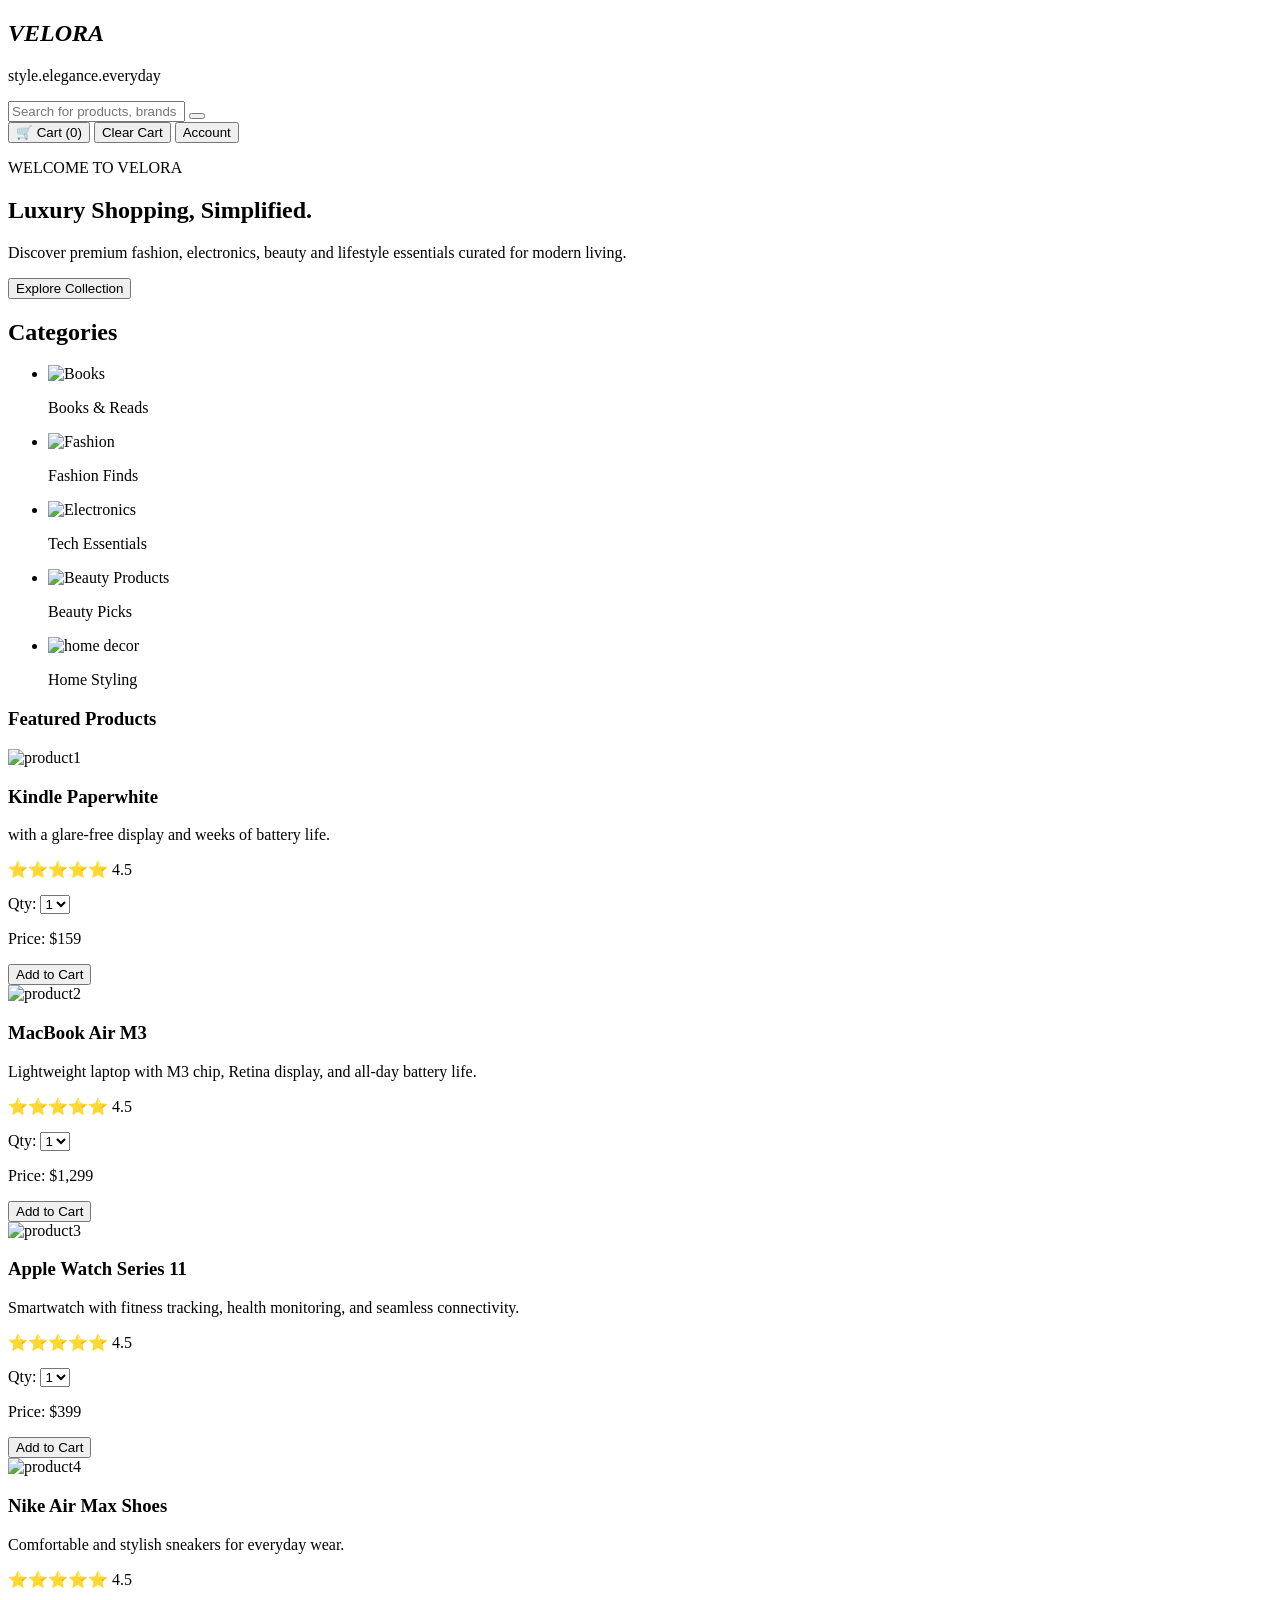
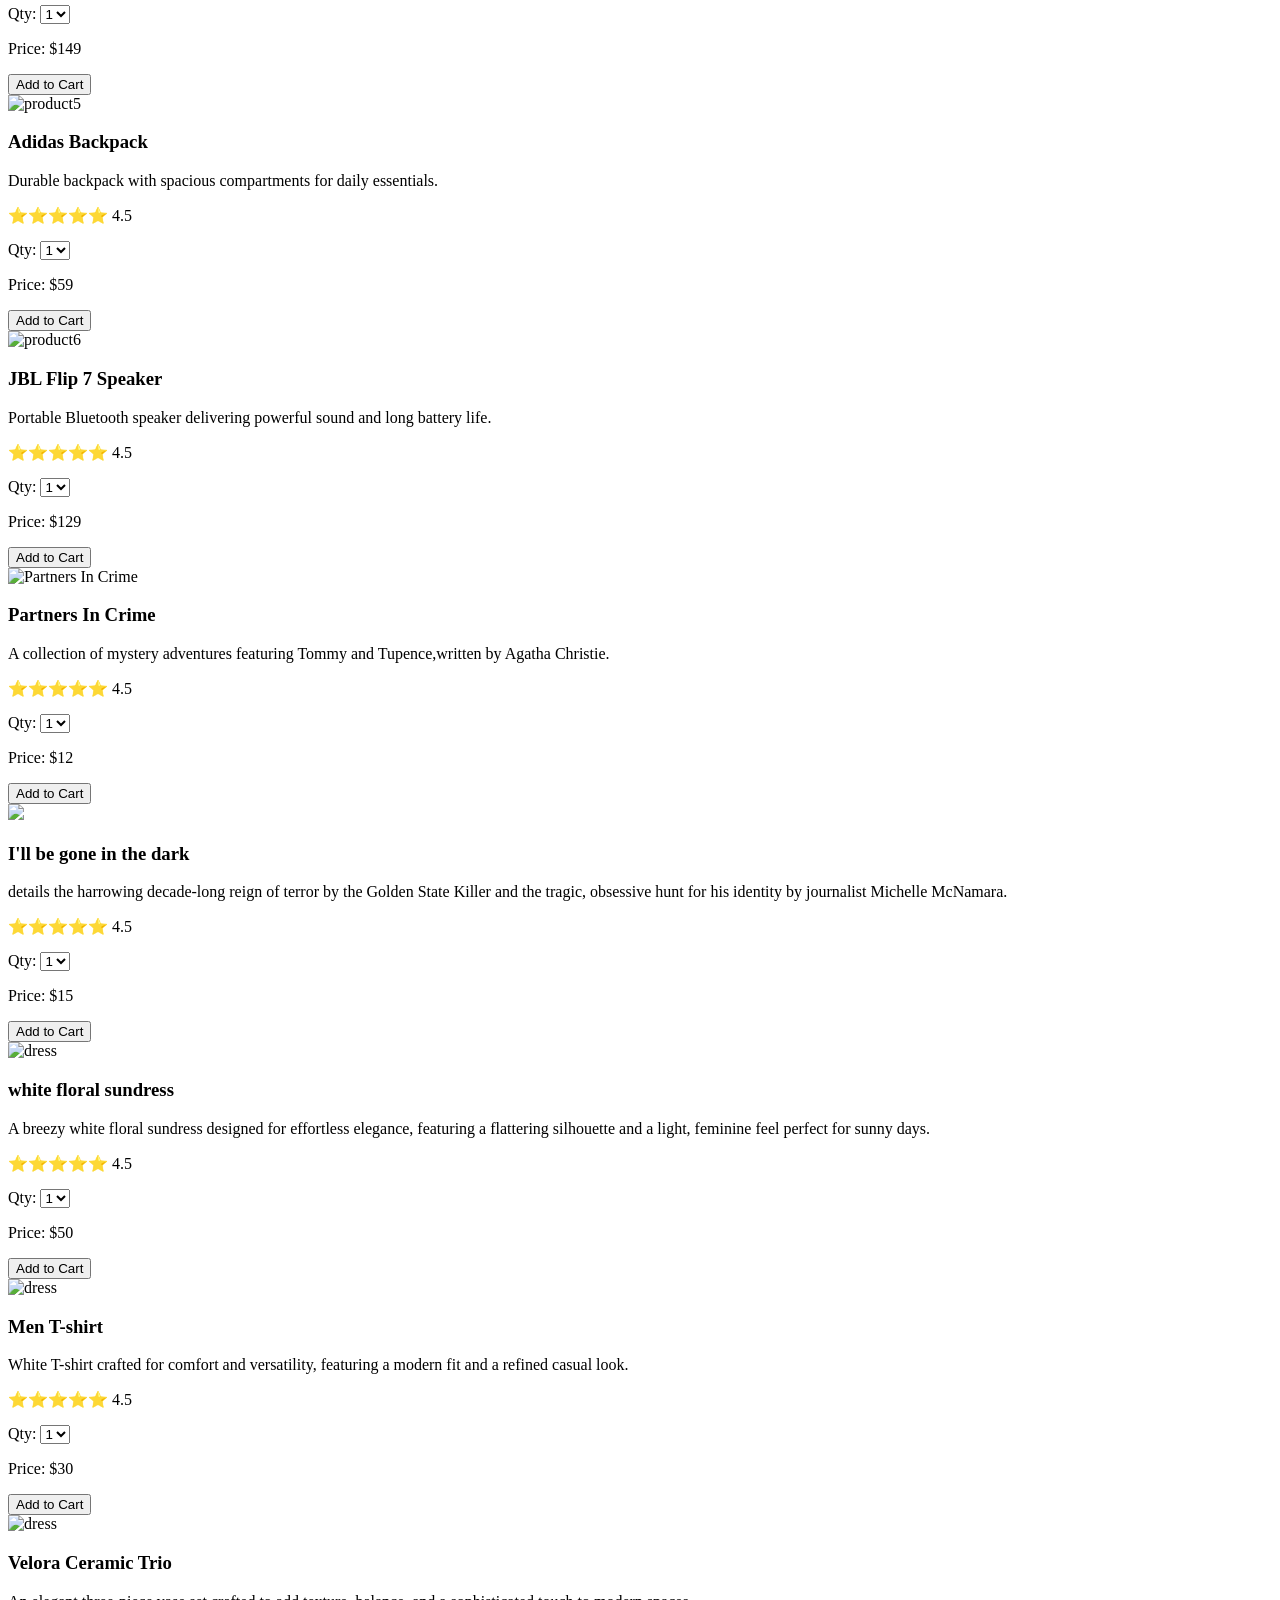
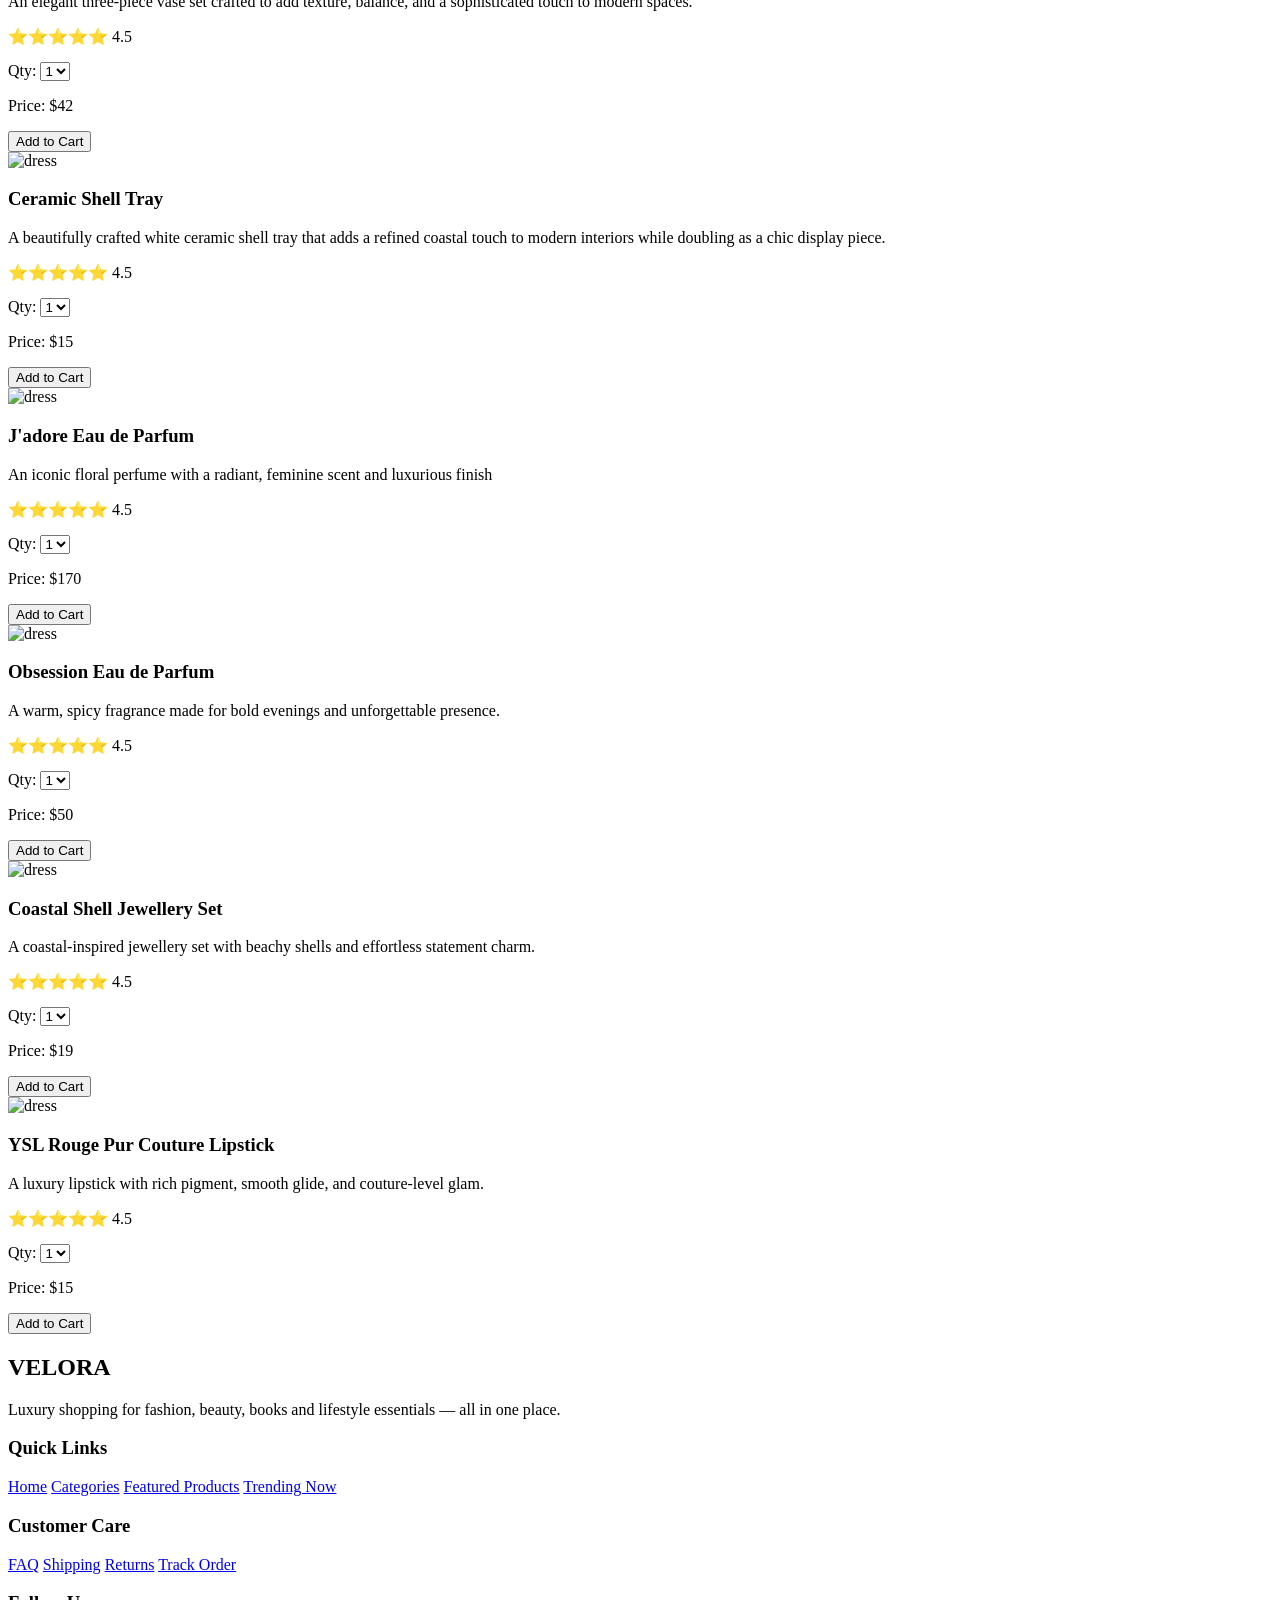
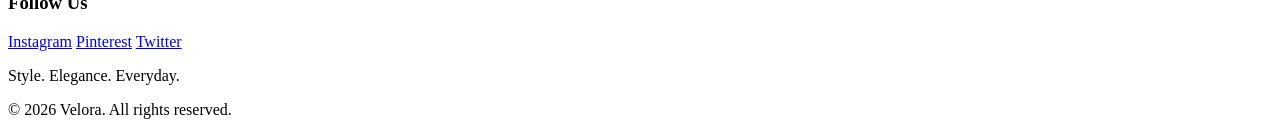
==== index.html @ bade2a41 "Create index.html" ====
<!DOCTYPE html>
<html lang="en">
<head>
  <meta charset="UTF-8">
  <meta name="viewport" content="width=device-width, initial-scale=1.0">
  <title>VELORA</title>
   <link rel="stylesheet" href="styles.css">
    
</head>

  
<body>
  <header>
  
  <nav  class="navbar">
    <div class="left">
      

<h1 class="logo"><i>VELORA</i></h1>
<p class="tagline">style.elegance.everyday</p>
    
    </div>
   <div class="search-box">
  <input type="text" placeholder="Search for products, brands and more" />
  <button class="search-btn">
    

  <i class="fa-solid fa-magnifying-glass"></i>

</div>
 <div class="right">
  <button id="cart-btn">
  🛒 Cart (<span id="cart-count">0</span>)
</button>
  <button onclick="clearCart()" id="clear-cart">Clear Cart</button>
  

  <button class="account">Account</button>
  </div>
     
  </nav>
  </header>
<main></main>
<section class="hero">
  <div class="hero-content">

    <p class="hero-tag">WELCOME TO VELORA</p>

    <h1>Luxury Shopping, Simplified.</h1>

    <p class="hero-desc">
      Discover premium fashion, electronics,
      beauty and lifestyle essentials curated
      for modern living.
    </p>

    <button class="hero-btn">
      Explore Collection
    </button>

  </div>

   
</section> 
  <section class="categories">
    <h2>Categories</h2>
<ul>
  <li ><img src="images/pixbook.jpg" alt="Books"><p>
  Books & Reads </p></li>
<li ><img src="images/fashion.jpg" alt="Fashion"><p>
  Fashion Finds</p></li>
  <li ><img src="images/tech.jpg" alt="Electronics"><p>
  Tech Essentials</p></li>
  <li ><img src="images/beauty.jpg" alt="Beauty Products"><p>
  Beauty Picks</p></li>
<li ><img src="images/home.jpg" alt="home decor"><p>
  Home Styling</p></li>
</ul>
  </section>

  <section class="featured-products">
    
    <h3>Featured Products</h3>
    <div class="products-grid">
    <div class="product-card" data-id="1">
    <img src="images/kindle.jpg" alt="product1">
      <h3>Kindle Paperwhite</h3>
    
     <p class="description"> with a glare-free display and weeks of battery life.</p>
    <p class="rating">⭐⭐⭐⭐⭐ 4.5</p>
      <label>Qty:</label>
      <select>
        <option>1</option>
        <option>2</option>
        <option>3</option>
        <option>4</option>
        <option>5</option>
      </select>
      <p class="price">Price: $159</p>
      <button onclick="addToCart(this)">Add to Cart</button>
    </div>
    
        <div class="product-card" data-id="2">
    <img src="images/MackBook.jpg" alt="product2">
        <h3>MacBook Air M3 
        </h3>
    <p class="description">Lightweight laptop with M3 chip, Retina display, and all-day battery life.</p>
    <p class="rating">⭐⭐⭐⭐⭐ 4.5</p>
       <label>Qty:</label>
      
      <select>
        <option>1</option>
        <option>2</option>
        <option>3</option>
        <option>4</option>
        <option>5</option>
      </select>
      <p class="price">Price: $1,299</p>
      <button onclick="addToCart(this)">Add to Cart</button>
    </div>
     
    <div class="product-card" data-id="3">
    <img src="images/applewatch.jpg" alt="product3">
      <h3 class="description">
        Apple Watch Series 11</h3>
    <p class="description">Smartwatch with fitness tracking, 
      health monitoring, and seamless connectivity.</p>
    <p class="rating">⭐⭐⭐⭐⭐ 4.5</p>
      <label>Qty:</label>
      <select>
        <option>1</option>
        <option>2</option>
        <option>3</option>
        <option>4</option>
        <option>5</option>
      </select>
      <p class="price">Price: $399</p>
      <button onclick="addToCart(this)">Add to Cart</button>
    </div>
    <div class="product-card" data-id="4">
    <img src="images/nike.jpg" alt="product4">
      <h3> Nike Air Max Shoes</h3>
    <p class="description">Comfortable and stylish sneakers for everyday wear.</p>
    <p class="rating">⭐⭐⭐⭐⭐ 4.5</p>
    <label>Qty:</label>  
      <select>
        <option>1</option>
        <option>2</option>
        <option>3</option>
        <option>4</option>
        <option>5</option>
      </select>
      <p class="price">Price: $149</p>
      <button onclick="addToCart(this)">Add to Cart</button>
    </div>

    
    <div class="product-card" data-id="5">
    <img src="images/Adidas.jpg" alt="product5">
      <h3> Adidas Backpack </h3>
    <p class="description">Durable backpack with spacious compartments for daily essentials.</p>
    <p class="rating">⭐⭐⭐⭐⭐ 4.5</p>
      <label>Qty:</label>
      <select>
        <option>1</option>
        <option>2</option>
        <option>3</option>
        <option>4</option>
        <option>5</option>
      </select>
      <p class="price">Price: $59</p>
      <button onclick="addToCart(this)">Add to Cart</button>
    </div>

    <div class="product-card" data-id="6">
    <img src="images/JBL.jpg" alt="product6">
      <h3> JBL Flip 7 Speaker </h3>
    <p class="description">Portable Bluetooth speaker delivering powerful sound and long battery life.</p>
    <p class="rating">⭐⭐⭐⭐⭐ 4.5</p>

    <label>Qty:</label>  
      <select>
        <option>1</option>
        <option>2</option>
        <option>3</option>
        <option>4</option>
        <option>5</option>
      </select>
      <p class="price">Price: $129</p>
      <button onclick="addToCart(this)">Add to Cart</button>
    </div>
    <div class="product-card" data-id="7">
   <img src="images/book2.jpg" alt="Partners In Crime">
      <h3> Partners In Crime </h3>
    <p class="description"> A collection of mystery adventures featuring Tommy and Tupence,written by
      Agatha Christie.
    </p>
    <p class="rating">⭐⭐⭐⭐⭐ 4.5</p>
      <label>Qty:</label>
      <select>
        <option>1</option>
        <option>2</option>
        <option>3</option>
        <option>4</option>
        <option>5</option>
      </select>
      <p class="price">Price: $12</p>
      <button onclick="addToCart(this)">Add to Cart</button>
    </div>
<div class="product-card" data-id="8">
  <img src="images/mine.jpg" width="300">
     <h3> I'll be gone in the dark </h3>
  
    <p class="description">details the harrowing decade-long reign of terror by 
      the Golden State Killer and the tragic, obsessive hunt for his 
      identity by journalist Michelle McNamara.
    </p>
    <p class="rating">⭐⭐⭐⭐⭐ 4.5</p>
      <label>Qty:</label>
      <select>
        <option>1</option>
        <option>2</option>
        <option>3</option>
        <option>4</option>
        <option>5</option>
      </select>
      <p class="price">Price: $15</p>
      <button onclick="addToCart(this)">Add to Cart</button>
    </div>

    <div class="product-card" data-id="9">
  <img src="images/sundress.jpg" alt="dress">
     <h3> white floral sundress </h3>
  
    <p class="description">A breezy white floral sundress designed for effortless elegance, 
      featuring a flattering silhouette and a light, 
      feminine feel perfect for sunny days.
    </p>
    <p class="rating">⭐⭐⭐⭐⭐ 4.5</p>
      <label>Qty:</label>
      <select>
        <option>1</option>
        <option>2</option>
        <option>3</option>
        <option>4</option>
        <option>5</option>
      </select>
      <p class="price">Price: $50</p>
      <button onclick="addToCart(this)">Add to Cart</button>
    </div>

    <div class="product-card" data-id="10">
  <img src="images/ments.jpg" alt="dress">
     <h3> Men T-shirt </h3>
  
    <p class="description">White T-shirt crafted for comfort and versatility, 
      featuring a modern fit and a refined casual look.
    </p>
    <p class="rating">⭐⭐⭐⭐⭐ 4.5</p>
      <label>Qty:</label>
      <select>
        <option>1</option>
        <option>2</option>
        <option>3</option>
        <option>4</option>
        <option>5</option>
      </select>
      <p class="price">Price: $30</p>
      <button onclick="addToCart(this)">Add to Cart</button>
    </div>
<div class="product-card" data-id="11">
  <img src="images/cute.jpg" alt="dress">
     <h3> Velora Ceramic Trio</h3>
  
    <p class="description">An elegant three-piece vase set crafted to add texture, 
      balance, and a sophisticated touch to modern spaces.
    </p>
    <p class="rating">⭐⭐⭐⭐⭐ 4.5</p>
      <label>Qty:</label>
      <select>
        <option>1</option>
        <option>2</option>
        <option>3</option>
        <option>4</option>
        <option>5</option>
      </select>
      <p class="price">Price: $42</p>
      <button onclick="addToCart(this)">Add to Cart</button>
    </div>

    <div class="product-card" data-id="12">
  <img src="images/shell tray.jpg" alt="dress">
     <h3> Ceramic Shell Tray</h3>
  
    <p class="description">A beautifully crafted white ceramic shell tray that adds a refined 
      coastal touch to modern interiors while doubling as a chic display piece.
    </p>
    <p class="rating">⭐⭐⭐⭐⭐ 4.5</p>
      <label>Qty:</label>
      <select>
        <option>1</option>
        <option>2</option>
        <option>3</option>
        <option>4</option>
        <option>5</option>
      </select>
      <p class="price">Price: $15</p>
      <button onclick="addToCart(this)">Add to Cart</button>
    </div>

    <div class="product-card" data-id="13">
  <img src="images/per1.jpg" alt="dress">
     <h3> J'adore Eau de Parfum</h3>
      <p class="description">An iconic floral perfume with a radiant, feminine scent and luxurious finish
    </p>
    <p class="rating">⭐⭐⭐⭐⭐ 4.5</p>
      <label>Qty:</label>
      <select>
        <option>1</option>
        <option>2</option>
        <option>3</option>
        <option>4</option>
        <option>5</option>
      </select>
      <p class="price">Price: $170</p>
      <button onclick="addToCart(this)">Add to Cart</button>

</div>
<div class="product-card" data-id="14">
  <img src="images/per2.jpg" alt="dress">
     <h3>Obsession Eau de Parfum</h3>
  
    <p class="description">A warm, spicy fragrance made for bold
       evenings and unforgettable presence.
    </p>
    <p class="rating">⭐⭐⭐⭐⭐ 4.5</p>
      <label>Qty:</label>
      <select>
        <option>1</option>
        <option>2</option>
        <option>3</option>
        <option>4</option>
        <option>5</option>
      </select>
      <p class="price">Price: $50</p>
      <button onclick="addToCart(this)">Add to Cart</button>
    
    </div>
    <div class="product-card" data-id="15">
  <img src="images/set.jpg" alt="dress">
     <h3> Coastal Shell Jewellery Set</h3>
  
    <p class="description">A coastal-inspired jewellery set with beachy
       shells and effortless statement charm. 

    </p>
    <p class="rating">⭐⭐⭐⭐⭐ 4.5</p>
      <label>Qty:</label>
      <select>
        <option>1</option>
        <option>2</option>
        <option>3</option>
        <option>4</option>
        <option>5</option>
      </select>
      <p class="price">Price: $19</p>
      <button onclick="addToCart(this)">Add to Cart</button>
      </div>


      <div class="product-card" data-id="16
      ">
  <img src="images/ysl.jpg" alt="dress">
     <h3>YSL Rouge Pur Couture Lipstick</h3>
  
    <p class="description">A luxury lipstick with rich pigment,
       smooth glide, and couture-level glam.
    </p>
    <p class="rating">⭐⭐⭐⭐⭐ 4.5</p>
      <label>Qty:</label>
      <select>
        <option>1</option>
        <option>2</option>
        <option>3</option>
        <option>4</option>
        <option>5</option>
      </select>
      <p class="price">Price: $15</p>
      <button onclick="addToCart(this)">Add to Cart</button>
</div>
    </div>


  </section>
</main>
<footer class="footer">
  <div class="footer-container">

    <div class="footer-col">
      <h2 class="footer-logo">VELORA</h2>
      <p>Luxury shopping for fashion, beauty, books and lifestyle essentials — all in one place.</p>
    </div>

    <div class="footer-col">
      <h3>Quick Links</h3>
      <a href="#">Home</a>
      <a href="#">Categories</a>
      <a href="#">Featured Products</a>
      <a href="#">Trending Now</a>
    </div>

    <div class="footer-col">
      <h3>Customer Care</h3>
      <a href="#">FAQ</a>
      <a href="#">Shipping</a>
      <a href="#">Returns</a>
      <a href="#">Track Order</a>
    </div>

    <div class="footer-col">
      <h3>Follow Us</h3>
      <a href="#">Instagram</a>
      <a href="#">Pinterest</a>
      <a href="#">Twitter</a>
      <p class="footer-note">Style. Elegance. Everyday.</p>
    </div>

  </div>

  <div class="footer-bottom">
    <p>© 2026 Velora. All rights reserved.</p>
  </div>
</footer>
      
    
 <div id="toast-container"></div>

<audio id="toast-sound" src="ding.mp3" preload="auto"></audio>
<script src="script.js"></script>
</body>
</html>
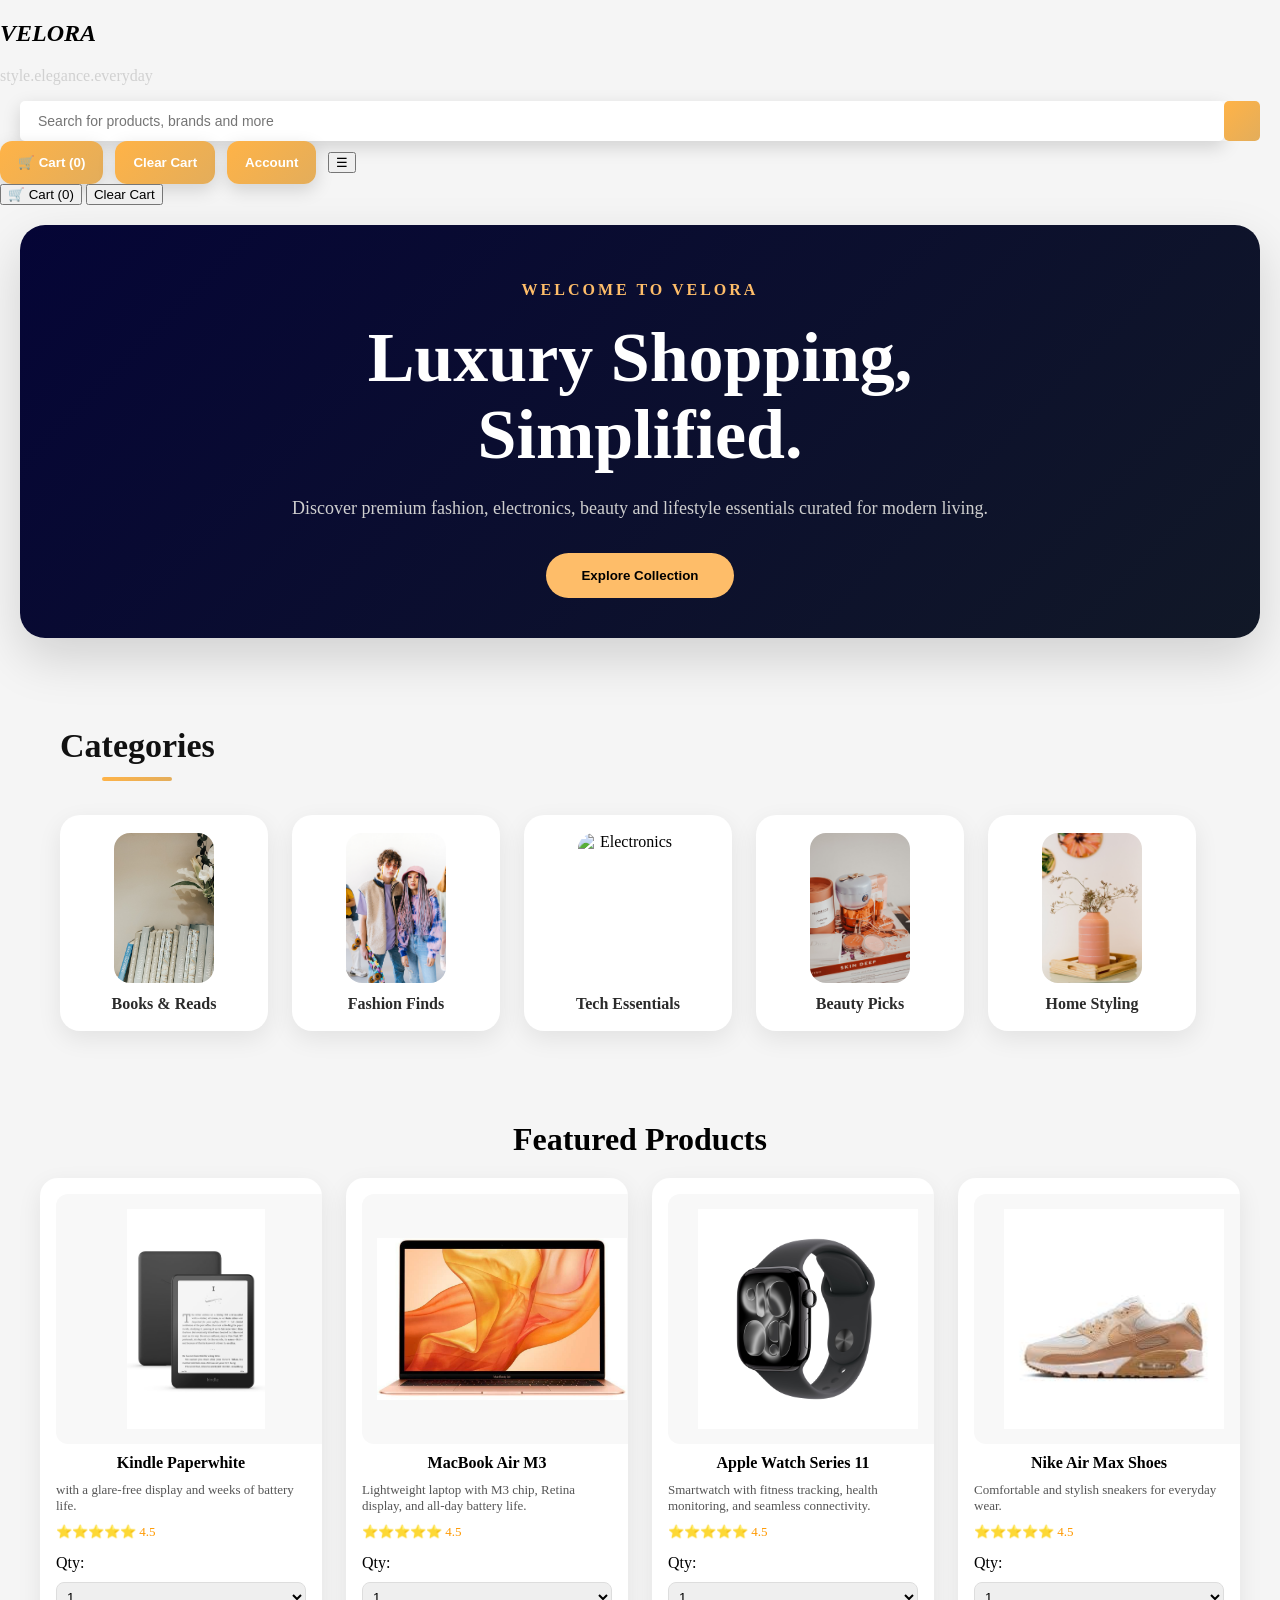
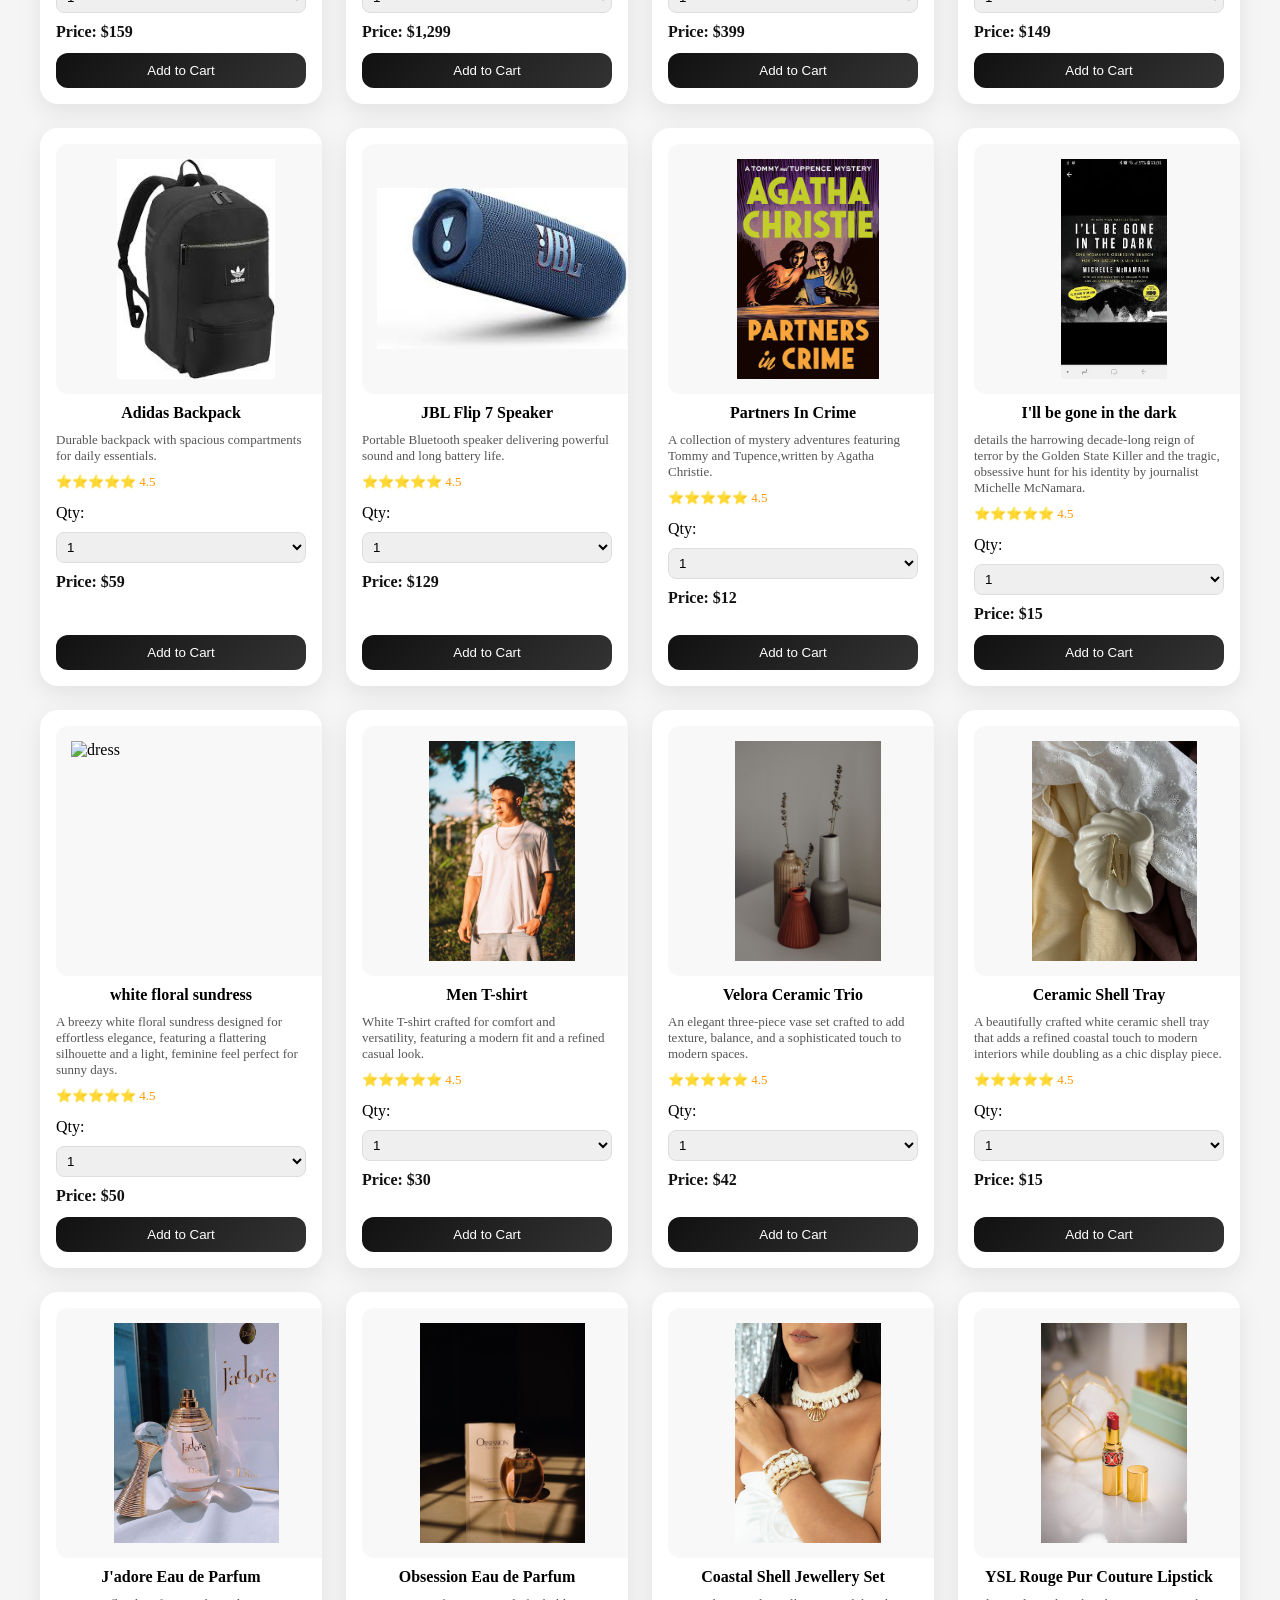
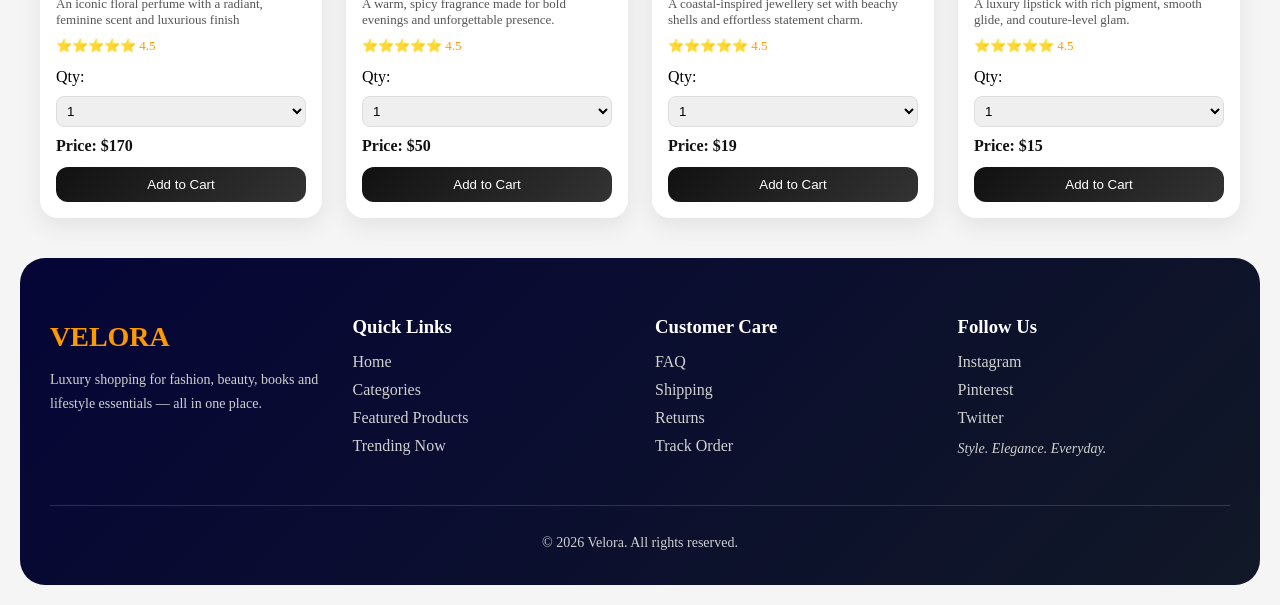
==== commit 9e4be9da: "merge conflict fixed" ====
--- a/index.html
+++ b/index.html
@@ -23,10 +23,12 @@
    <div class="search-box">
   <input type="text" placeholder="Search for products, brands and more" />
   <button class="search-btn">
+
     
 
   <i class="fa-solid fa-magnifying-glass"></i>
 
+  
 </div>
  <div class="right">
   <button id="cart-btn">
@@ -36,6 +38,17 @@
   
 
   <button class="account">Account</button>
+  <button class="menu-btn">☰</button>
+
+</div>
+<div class="mobile-menu">
+  <button class="mobile-cart-btn">
+    🛒 Cart (<span id="mobile-cart-count">0</span>)
+  </button>
+  <button class="mobile-clear-cart">
+    Clear Cart
+  </button>
+</div>
   </div>
      
   </nav>
--- a/styles.css
+++ b/styles.css
@@ -0,0 +1,635 @@
+
+body {
+  margin: 0;
+  background:#f5f5f5;
+}
+<<<<<<< HEAD
+=======
+
+.menu-btn{
+  
+    display: none;
+    width: 40px;
+    height: 45px;
+    background: black;
+    color: white;
+    border: 2px solid white;
+    font-size: 25px;
+    padding:5px;
+    text-align:center;
+border-radius: 10px;
+}
+
+>>>>>>> 78a338f (updated Velora project)
+.navbar{
+    display:flex;
+    margin: 15px 20px;
+    border-radius: 20px;
+    background-color:rgb(5, 5, 54);
+    color:white;
+    font-family: Arial;
+    padding: 10px  20px;
+     align-items:center;
+<<<<<<< HEAD
+     justify-content:space-between ;
+
+}
+=======
+     
+
+}
+.mobile-menu{
+  display:none;
+}
+
+
+>>>>>>> 78a338f (updated Velora project)
+.logo{
+    font-size: 30px;
+    font-weight: 700;
+    color: #ff9900;
+    font-family: Arial,  sans-serif;
+  height:auto;
+  letter-spacing: 1px;
+  cursor:pointer;
+
+  
+}
+.tagline {
+  font-size: 20x;
+  margin-top:5px;
+  color: #d1d1d1;
+}
+.search-box{
+    display: flex;  /* for one-dimensional layout (row or column*/
+    flex:1;
+    justify-content:center ;
+    margin: 0 20px;
+    background-color: white;
+    border-radius: 5px;
+  
+}
+.search-box input {
+  flex: 1;
+  padding: 12px 18px;
+  border: none;
+  outline: none;
+  font-size: 14px;
+  background: transparent;
+  border-radius: 5px;
+  overflow: hidden;
+  box-shadow: 0 6px 18px rgba(0,0,0,0.15);
+}
+.search-box:focus-within {
+  box-shadow: 0 8px 25px rgba(0,0,0,0.25);
+  transform: translateY(-2px);
+  transition: 0.3s;
+}
+.search-icon {
+  color: black;
+  font-size: 18px;
+}
+.right{
+  display: flex;
+  align-items: center;
+  gap: 12px;
+}
+
+#cart-btn{
+font-family: Arial, sans-serif;
+  font-weight: bold;
+  color: white;
+  padding: 14px 18px;
+  text-align: center;
+  border-radius: 12px;
+  background: linear-gradient(135deg, #ffb347, #e3ad5b);
+  border: none;
+  transition: all 0.3s ease;
+  cursor: pointer;
+  box-shadow: 0 6px 18px rgba(0,0,0,0.15);
+
+
+
+}
+.account {
+  font-family: Arial, sans-serif;
+  font-weight: bold;
+  color: white;
+  padding: 14px 18px;
+  text-align: center;
+  border-radius: 12px;
+  background: linear-gradient(135deg, #ffb347, #e3ad5b);
+  border: none;
+  transition: all 0.3s ease;
+  cursor: pointer;
+  box-shadow: 0 6px 18px rgba(0,0,0,0.15);
+}
+
+#clear-cart {
+font-family: Arial, sans-serif;
+  font-weight: bold;
+  color: white;
+  padding: 14px 18px;
+  text-align: center;
+  border-radius: 12px;
+  background: linear-gradient(135deg, #ffb347, #e3ad5b);
+  border: none;
+  transition: all 0.3s ease;
+  cursor: pointer;
+  box-shadow: 0 6px 18px rgba(0,0,0,0.15);
+}
+
+
+
+
+.cart {
+  min-width: 55px;
+  font-size: 20px;
+  display: flex;
+  justify-content: center;
+  align-items: center;
+}
+
+<<<<<<< HEAD
+.account {
+  font-size: 15px;
+  padding: 14px 22px;
+}
+=======
+
+>>>>>>> 78a338f (updated Velora project)
+
+.cart:hover,
+.account:hover {
+  transform: translateY(-4px);
+  box-shadow: 0 12px 25px rgba(255, 153, 0, 0.25);
+  filter: brightness(1.05);
+}
+
+
+.featured-products h3{
+  text-align:center;
+  font-size:32px;
+  margin-top:50px;
+  margin-bottom:20px;
+}
+
+ul{
+    display:grid;/* for two-dimensional layout (row  and column*/
+    grid-template-columns: repeat(auto-fit,minmax(120px,1fr));
+    gap: 20px;
+    text-align: center ;
+
+}
+ul li img {
+  width: 100%;
+  max-width: 100px;
+  border-radius: 10px;
+}
+.products-grid {
+    display: grid;
+    grid-template-columns: repeat(auto-fit,minmax(280px,1fr));
+   gap:24px;
+  max-width: 1200px;
+  margin:auto;
+}
+
+  .search-btn {
+  background: linear-gradient(135deg, #ffb347, #e3ad5b);
+  border: none;
+  padding: 12px 18px;
+  cursor: pointer;
+  transition: all 0.3s ease;
+  border-radius: 5px;
+  justify-content: center;
+}
+
+.search-btn:hover {
+  filter: brightness(1.1);
+  transform: scale(1.05);
+
+
+}
+
+  .hero{
+  box-shadow:
+  0 20px 50px rgba(0,0,0,0.15);
+   margin: 20px;
+   border-radius: 25px;
+  
+  background: linear-gradient(135deg,#050536,#111827);
+  
+  display:flex;
+  justify-content:center;
+  align-items:center;
+  text-align:center;
+  
+  padding:40px;
+}
+
+.hero-content{
+  max-width:700px;
+}
+
+.hero-tag{
+  color:#febd69;
+  letter-spacing:3px;
+  font-weight:bold;
+}
+
+.hero-content h1{
+  font-size:70px;
+  color:white;
+  margin:20px 0;
+  line-height:1.1;
+}
+
+.hero-desc{
+  color:#cfcfcf;
+  font-size:18px;
+  line-height:1.7;
+  margin-bottom:30px;
+}
+
+.hero-btn{
+  padding:15px 35px;
+  border:none;
+  border-radius:30px;
+  background:#febd69;
+  font-weight:bold;
+  cursor:pointer;
+}
+.category-card img {
+  width: 120px;
+  height: 150px;
+  object-fit: cover;
+  border-radius: 16px;
+  display: block;
+  margin: 0 auto 12px;
+
+}
+.categories{
+  display:flex;
+  justify-content: space-between;
+  gap: 24px;
+  flex-wrap: wrap;
+  padding: 40px 60px;
+}
+.category-card{
+  background: #fff;
+  padding: 18px 14px;
+  border-radius:20px;
+  text-align:center;
+  width:170px;
+  box-shadow:0 8px 25px rgba(0,0,0,0.08);
+  transition: 0.3 ease;
+}
+.category-card:hover{
+  transform: translateY(-8px);
+  box-shadow: 0 14px 30px rgba(0,0,0,0.12);
+}
+.categories{
+  padding: 40px 60px;
+}
+
+.categories h2{
+  text-align: center;
+  font-size: 32px;
+  margin-bottom: 28px;
+  color: #111;
+}
+
+.categories ul{
+  list-style: none;
+  padding: 0;
+  margin: 0;
+  display: flex;          /* horizontal line */
+  justify-content: center;
+  gap: 24px;
+  flex-wrap: nowrap;      /* sab ek hi row me */
+}
+
+.categories li{
+  background: #fff;
+  padding: 18px 14px;
+  border-radius: 20px;
+  text-align: center;
+  box-shadow: 0 8px 25px rgba(0,0,0,0.08);
+  transition: 0.3s ease;
+  width: 180px;
+  flex-shrink: 0;
+}
+
+.categories li:hover{
+  transform: translateY(-8px);
+  box-shadow: 0 14px 30px rgba(0,0,0,0.12);
+}
+
+.categories li img{
+  width: 120px;
+  height: 150px;
+  object-fit: cover;
+  border-radius: 16px;
+  display: block;
+  margin: 0 auto 12px;
+}
+
+.categories li p{
+  margin: 0;
+  font-size: 16px;
+  font-weight: 600;
+  color: #2b2b2b;
+}
+.categories h2{
+  text-align: center;
+  font-size: 34px;
+  color: #111;
+  margin-bottom: 10px;
+  position: relative;
+  font-weight: 700;
+}
+
+.categories h2::after{
+  content: "";
+  display: block;
+  width: 70px;
+  height: 4px;
+  background: linear-gradient(135deg, #ffb347, #e3ad5b);
+  margin: 12px auto 0;
+  border-radius: 10px;
+}
+.product-card {
+    background: #fff;
+  border-radius: 18px;
+  padding: 16px;
+  display: flex;
+  flex-direction: column;
+  gap: 10px;
+  box-shadow: 0 8px 24px rgba(0,0,0,0.08);
+  transition: all 0.3s ease;
+  overflow: hidden;
+    
+}
+
+
+.product-card h3 { 
+  margin:0;
+  font-size: 16px;
+}
+.product-card p{
+  margin: 0;
+  font-size: 13px;
+  color:#555;
+  min-height:20px;
+}
+
+.product-card button {
+  padding: 10px;
+  border: none;
+  border-radius: 10px;
+  background:rgb(5,5,54);
+  color: white;
+  cursor: pointer;
+}
+.product-card img {
+   width: 100%;
+  height: 220px;
+  object-fit: contain;
+  border-radius: 12px;
+  background: #f8f8f8;
+  transition: 0.3s ease;
+  padding: 15px;
+}
+.product-card:hover {
+    transform: translateY(-6px);
+  box-shadow: 0 12px 30px rgba(0,0,0,0.15);
+}
+.product-card .price {
+  font-size: 16px;
+  font-weight: bold;
+  color: #111;
+}
+
+.product-card .rating {
+  font-size: 13px;
+  color: #ff9900;
+}
+.product-card select {
+  padding: 6px;
+  border-radius: 8px;
+  border: 1px solid #ddd;
+  outline: none;
+}
+.product-card button {
+  margin-top: auto;
+  padding: 10px;
+  border: none;
+  border-radius: 12px;
+  background: linear-gradient(135deg, #111, #333);
+  color: white;
+  cursor: pointer;
+  transition: 0.3s ease;
+  font-weight: 500;
+}
+
+.product-card button:hover {
+  background: linear-gradient(135deg, #000, #444);
+  transform: scale(1.03);
+}
+.explore-btn{
+  display:block;
+  margin:40px auto;
+  padding:14px 28px;
+  border:none;
+  border-radius:30px;
+  background:#050536;
+  color:white;
+  cursor:pointer;
+}
+.footer{
+  background: linear-gradient(135deg,#050536,#111827);
+  color: white;
+  margin: 40px 20px 20px;
+  border-radius: 25px;
+  padding: 40px 30px 20px;
+}
+
+.footer-container{
+  display: grid;
+  grid-template-columns: repeat(auto-fit, minmax(180px, 1fr));
+  gap: 30px;
+}
+
+.footer-col h2,
+.footer-col h3{
+  margin-bottom: 15px;
+}
+
+.footer-logo{
+  color: #ff9900;
+  font-size: 28px;
+}
+
+.footer-col p{
+  color: #d1d1d1;
+  line-height: 1.7;
+  font-size: 14px;
+}
+
+.footer-col a{
+  display: block;
+  color: #d1d1d1;
+  text-decoration: none;
+  margin-bottom: 10px;
+  transition: 0.3s;
+}
+
+.footer-col a:hover{
+  color: #febd69;
+  transform: translateX(4px);
+}
+
+.footer-note{
+  margin-top: 10px;
+  font-style: italic;
+  color: #febd69;
+}
+
+.footer-bottom{
+  text-align: center;
+  border-top: 1px solid rgba(255,255,255,0.15);
+  margin-top: 30px;
+  padding-top: 15px;
+  font-size: 14px;
+  color: #cfcfcf;
+}
+#toast-container {
+  position: fixed;
+  top: 20px;
+  right: 20px;
+  z-index: 9999;
+
+  display: flex;
+  flex-direction: column;
+  gap: 10px;
+  align-items: flex-end;
+}
+
+.toast {
+  background: #ffffff;
+  color: #222;
+
+  padding: 14px 18px;
+  border-radius: 12px;
+
+  box-shadow: 0 10px 25px rgba(0,0,0,0.12);
+
+  font-size: 15px;
+  font-weight: 500;
+
+  min-width: 240px;
+  max-width: 300px;
+
+  opacity: 0;
+  transform: translateX(30px);
+  transition: all 0.35s ease;
+}
+
+.toast.show {
+  opacity: 1;
+  transform: translateX(0);
+
+}
+<<<<<<< HEAD
+=======
+@media (max-width: 768px){
+  #cart-btn,.account,#clear-cart{
+  display:none;}
+  
+ .navbar{
+  display:flex;
+  align-items:center;
+  gap:8px;
+  padding:10px;
+  width:100%;
+  box-sizing:border-box;
+}
+.left{
+  flex-shrink:0;
+}
+.hero{
+  width:100%;
+  box-sizing:border-box;
+}
+
+
+  
+  .logo{
+    font-size:15px;
+    margin-right:5px;
+  }
+  .tagline{
+display:none;
+  }
+ .search-box{
+  flex:1;
+  width:auto;
+  min-width:0;
+  margin:0;
+}
+.menu-btn{
+  display:block !important;
+  width:35px;
+  height:40px;
+  font-size:20px;
+  flex-shrink:0;
+}
+
+.right{
+  display:flex;
+  align-items:center;
+  flex-shrink:0;
+  width:auto;
+}
+
+ 
+  .categories ul {
+    display: grid;
+    grid-template-columns: repeat(2, 1fr);
+    gap: 15px;
+  
+  }
+
+  .categories li {
+    width: auto;
+
+    
+  }
+
+  .products-grid{
+    grid-template-columns: repeat(2, 1fr);
+    gap:10px;
+  }
+  .product-card{
+    padding:20px;
+    width:auto;
+  }
+
+
+  .mobile-menu{
+    display:none;
+    flex-direction:column;
+  }
+
+  .mobile-menu.active{
+    display:flex;
+  }
+  .cart-btn{
+    border-radius:10px;
+  }
+
+
+}  
+
+
+>>>>>>> 78a338f (updated Velora project)
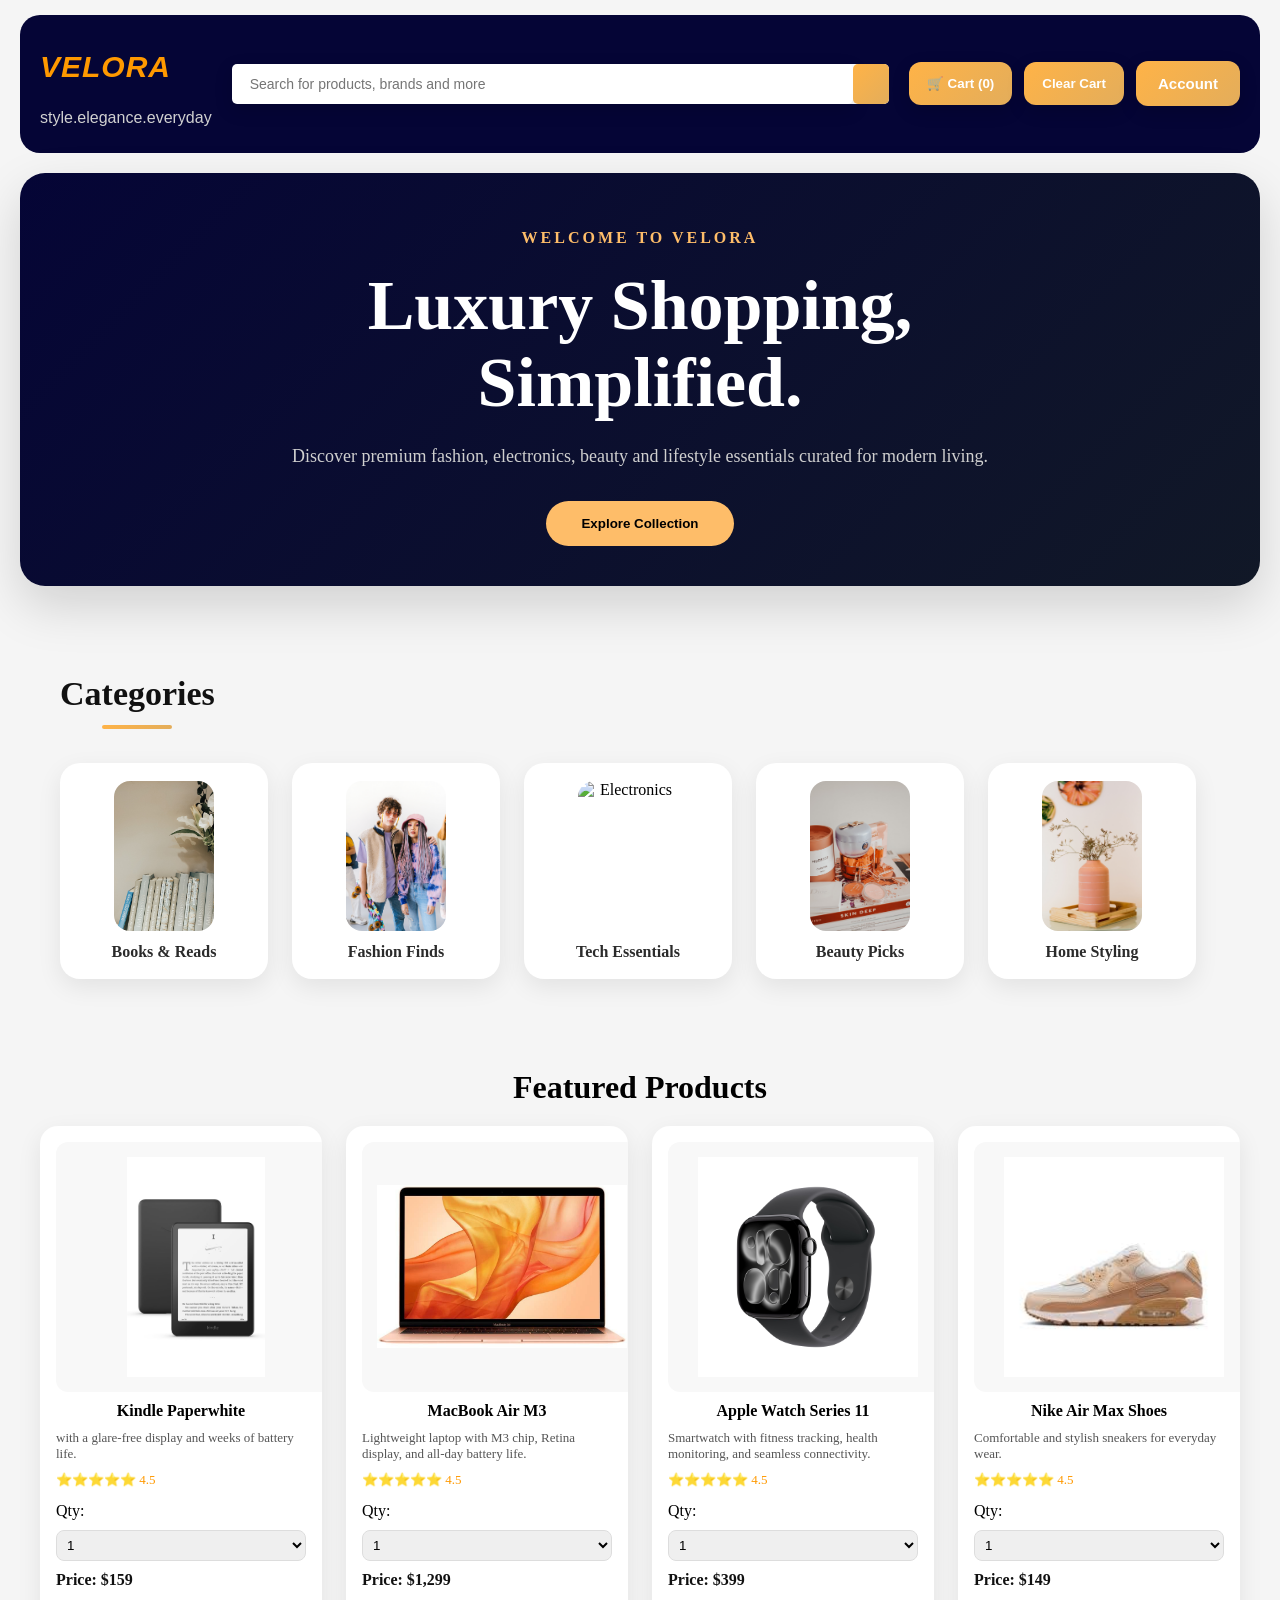
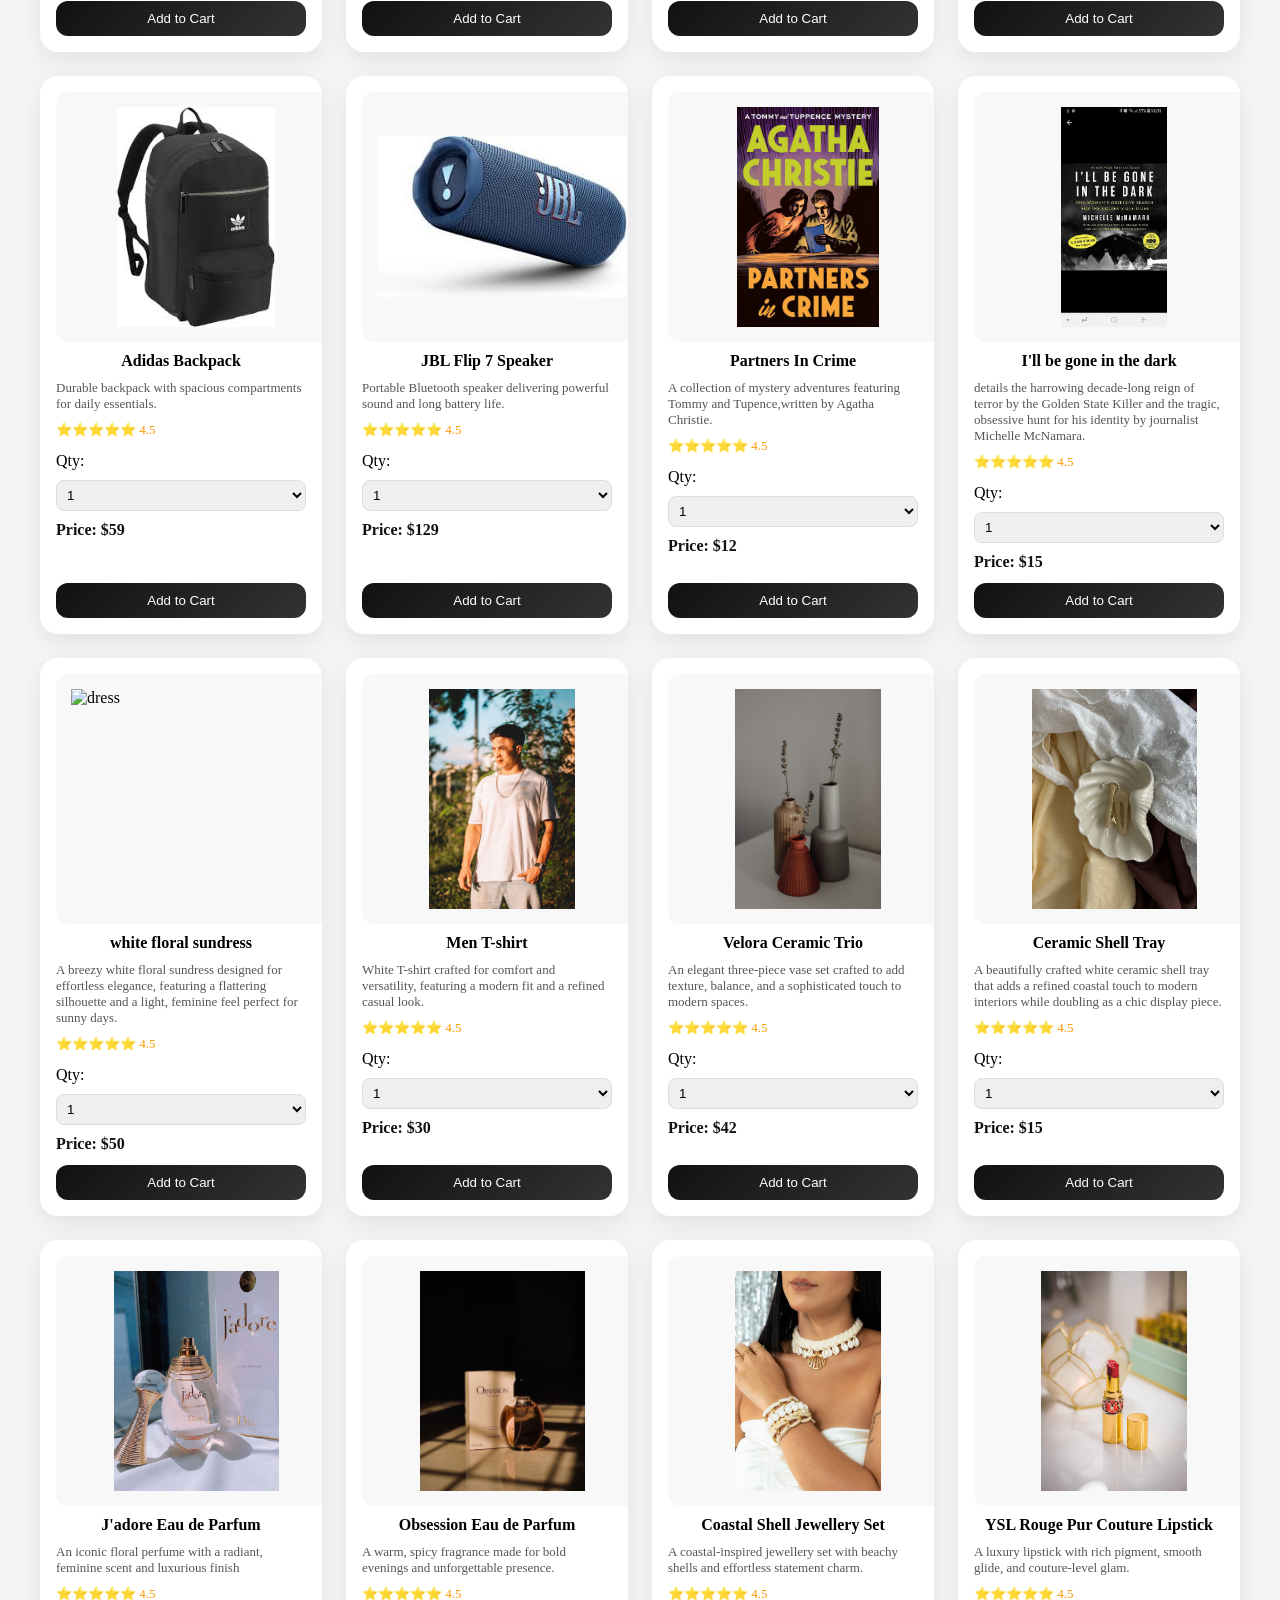
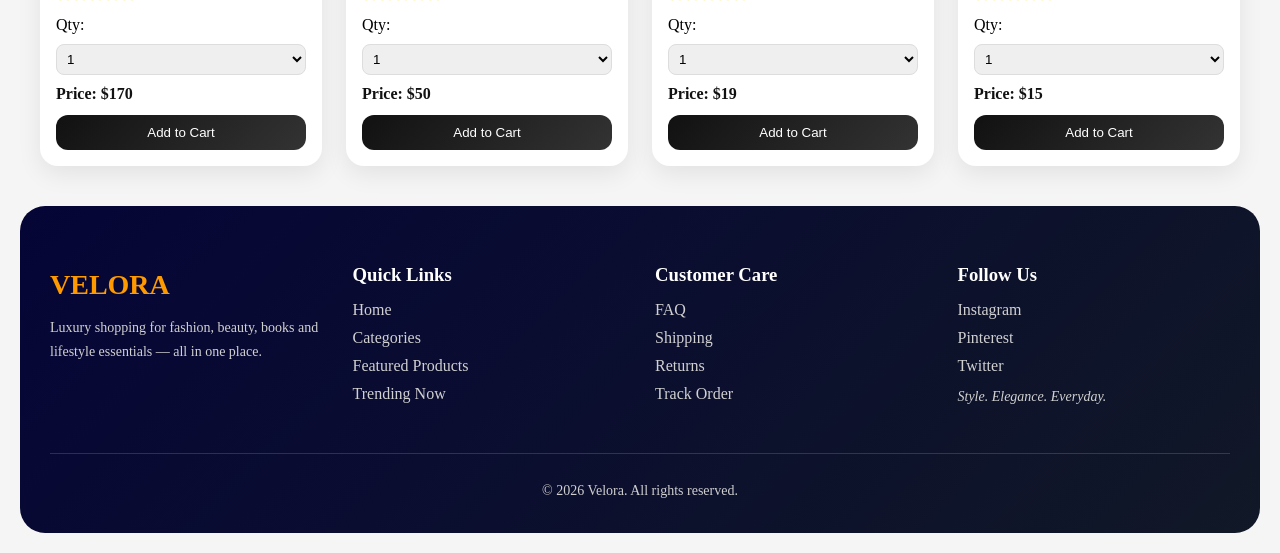
==== commit 735e669e: "Refactor product card headings in index.html Updated product card headings to remove unnecessary cla" ====
--- a/index.html
+++ b/index.html
@@ -134,8 +134,7 @@
      
     <div class="product-card" data-id="3">
     <img src="images/applewatch.jpg" alt="product3">
-      <h3 class="description">
-        Apple Watch Series 11</h3>
+      <h3>Apple Watch Series 11</h3>
     <p class="description">Smartwatch with fitness tracking, 
       health monitoring, and seamless connectivity.</p>
     <p class="rating">⭐⭐⭐⭐⭐ 4.5</p>
@@ -381,8 +380,7 @@
       </div>
 
 
-      <div class="product-card" data-id="16
-      ">
+      <div class="product-card" data-id="16">
   <img src="images/ysl.jpg" alt="dress">
      <h3>YSL Rouge Pur Couture Lipstick</h3>
   
--- a/styles.css
+++ b/styles.css
@@ -3,8 +3,7 @@
   margin: 0;
   background:#f5f5f5;
 }
-<<<<<<< HEAD
-=======
+
 
 .menu-btn{
   
@@ -20,7 +19,7 @@
 border-radius: 10px;
 }
 
->>>>>>> 78a338f (updated Velora project)
+
 .navbar{
     display:flex;
     margin: 15px 20px;
@@ -30,11 +29,9 @@
     font-family: Arial;
     padding: 10px  20px;
      align-items:center;
-<<<<<<< HEAD
      justify-content:space-between ;
 
-}
-=======
+
      
 
 }
@@ -42,8 +39,6 @@
   display:none;
 }
 
-
->>>>>>> 78a338f (updated Velora project)
 .logo{
     font-size: 30px;
     font-weight: 700;
@@ -150,14 +145,11 @@
   align-items: center;
 }
 
-<<<<<<< HEAD
+
 .account {
   font-size: 15px;
   padding: 14px 22px;
 }
-=======
-
->>>>>>> 78a338f (updated Velora project)
 
 .cart:hover,
 .account:hover {
@@ -306,7 +298,7 @@
   display: flex;          /* horizontal line */
   justify-content: center;
   gap: 24px;
-  flex-wrap: nowrap;      /* sab ek hi row me */
+  flex-wrap: wrap;      /* sab ek hi row me */
 }
 
 .categories li{
@@ -540,8 +532,8 @@
   transform: translateX(0);
 
 }
-<<<<<<< HEAD
-=======
+
+
 @media (max-width: 768px){
   #cart-btn,.account,#clear-cart{
   display:none;}
@@ -632,4 +624,3 @@
 }  
 
 
->>>>>>> 78a338f (updated Velora project)
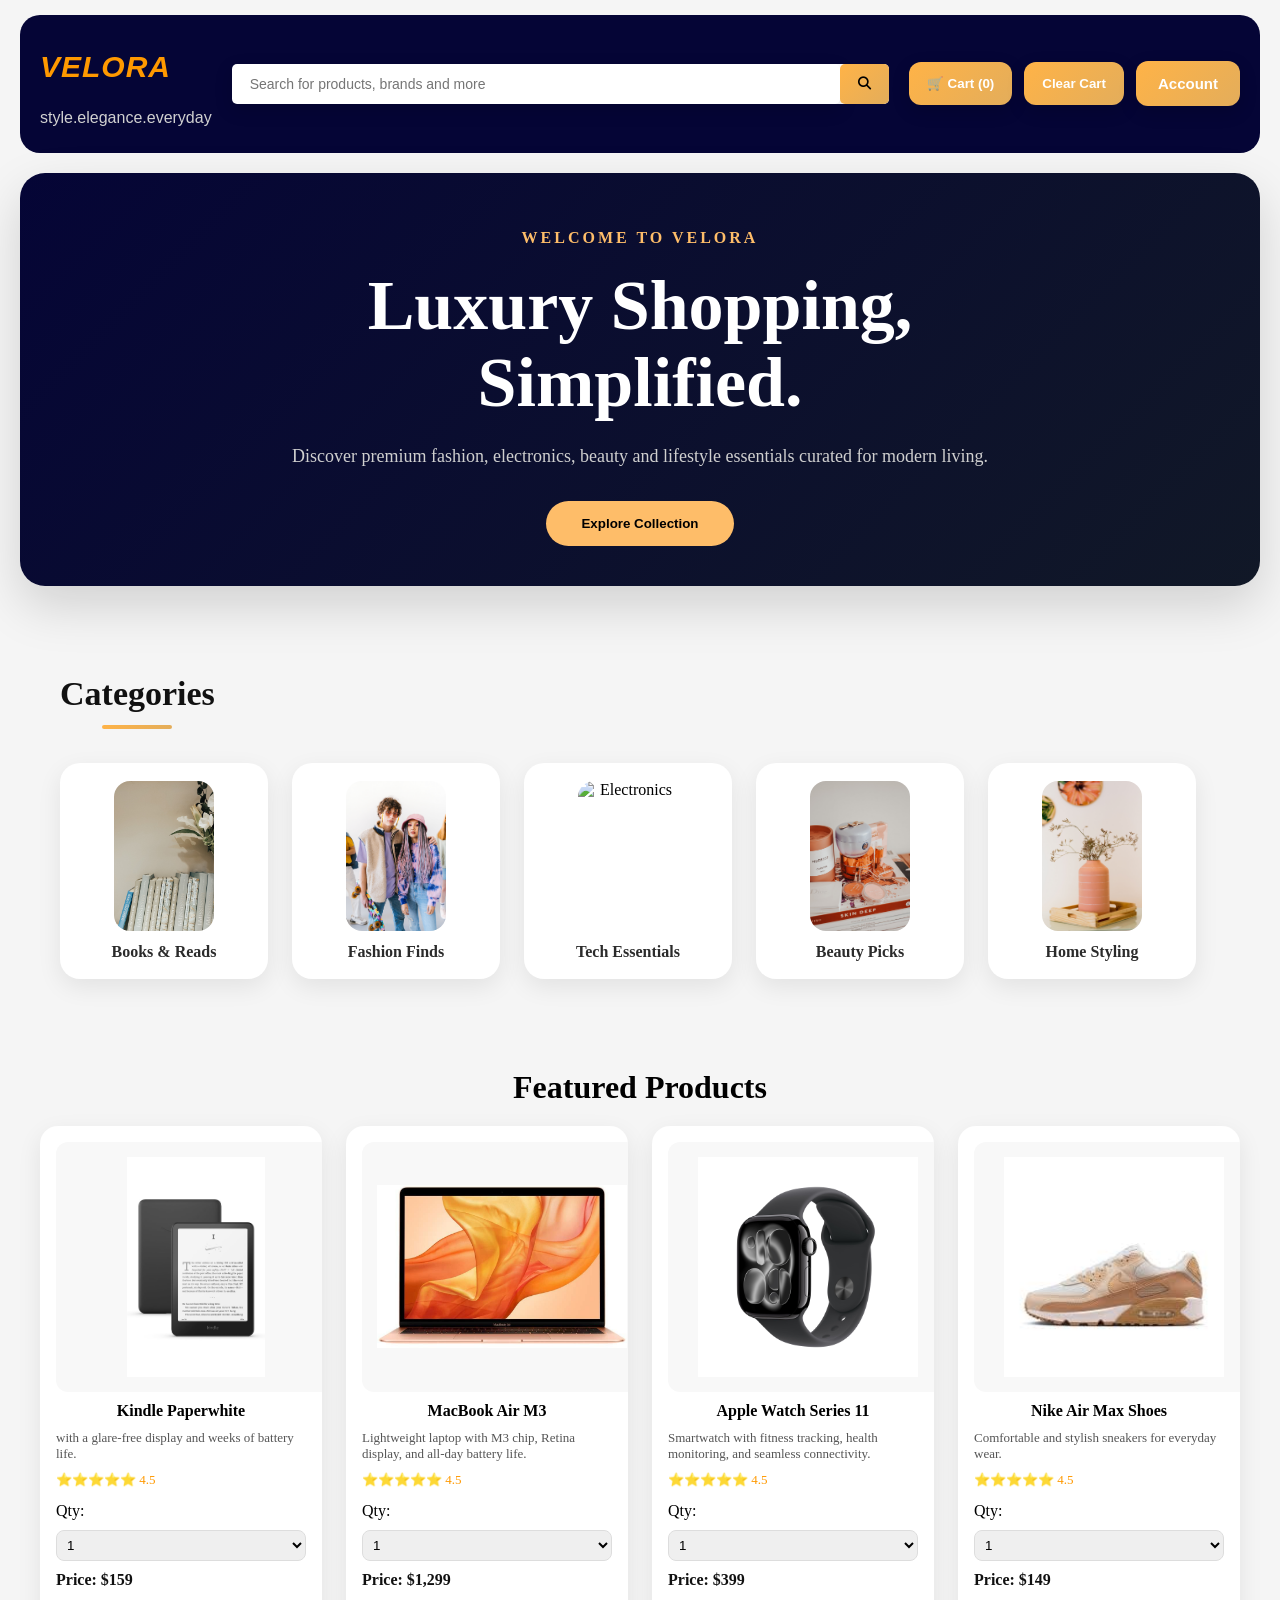
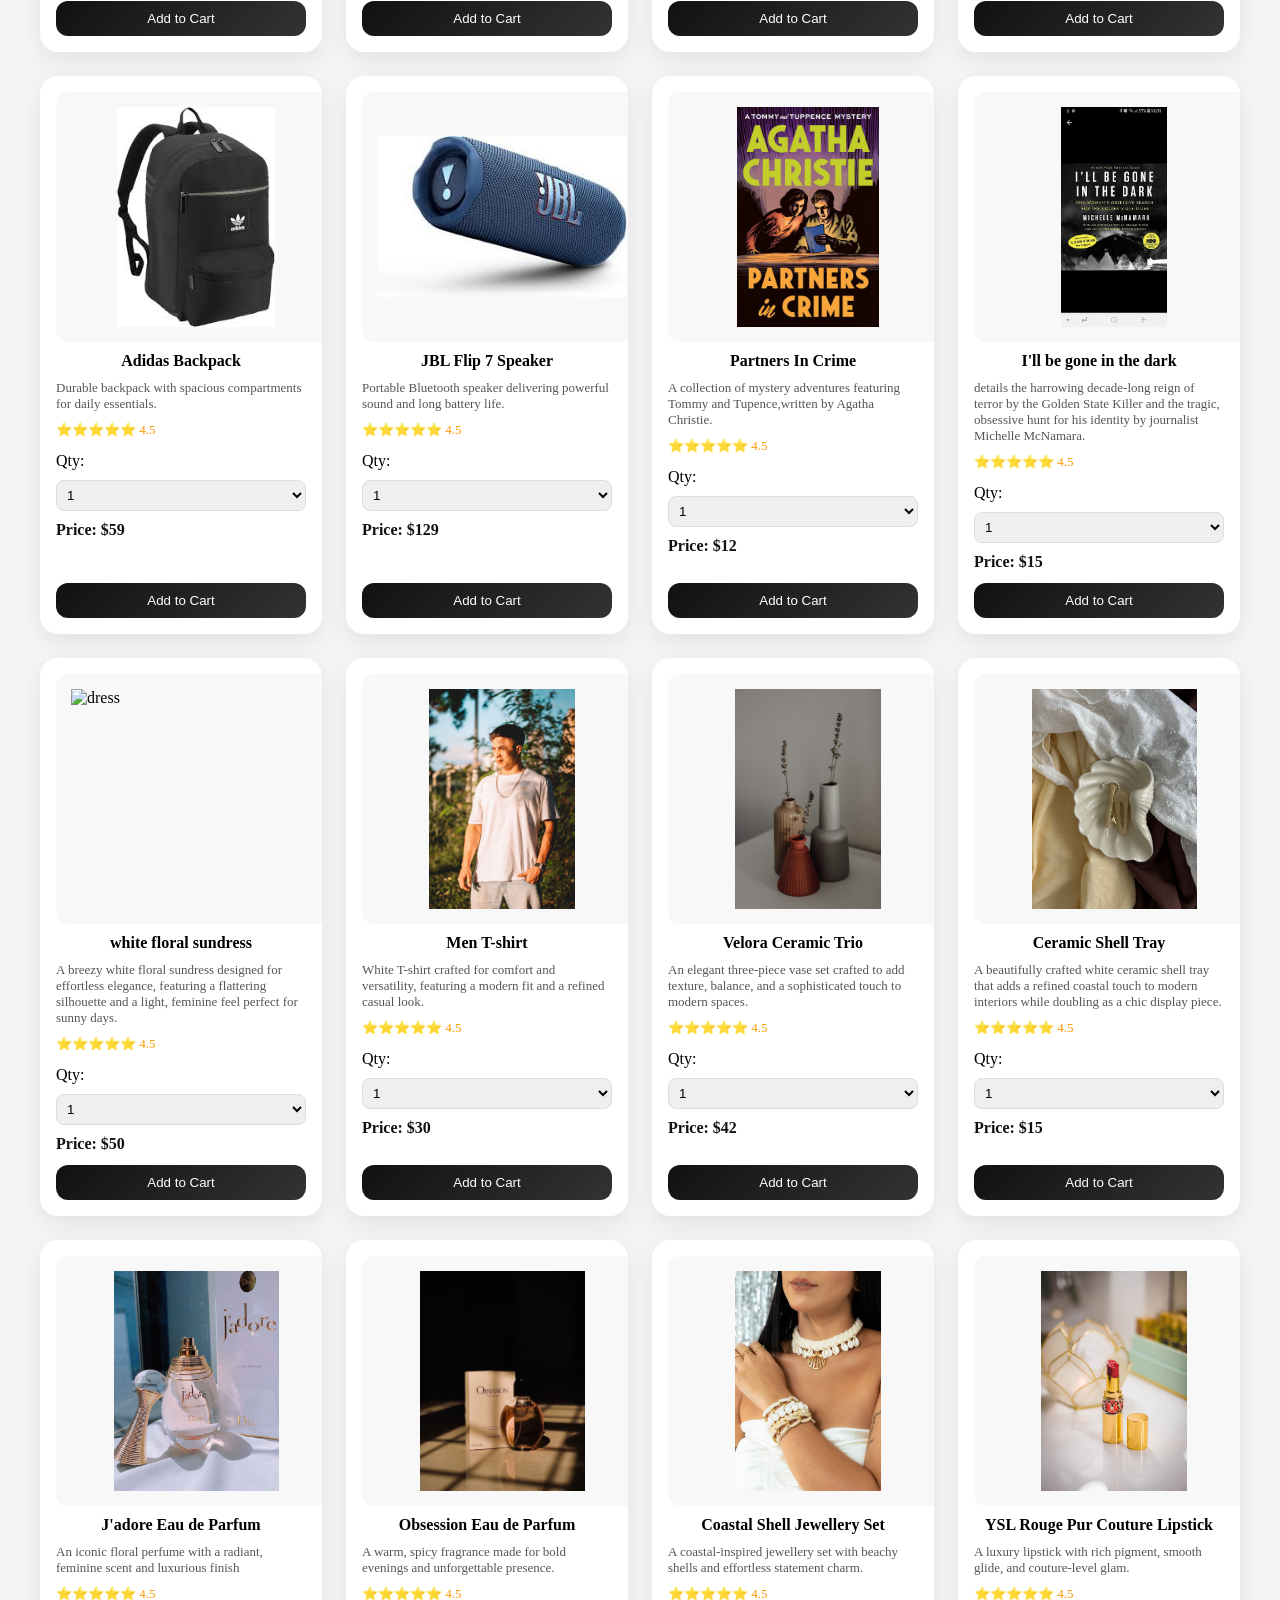
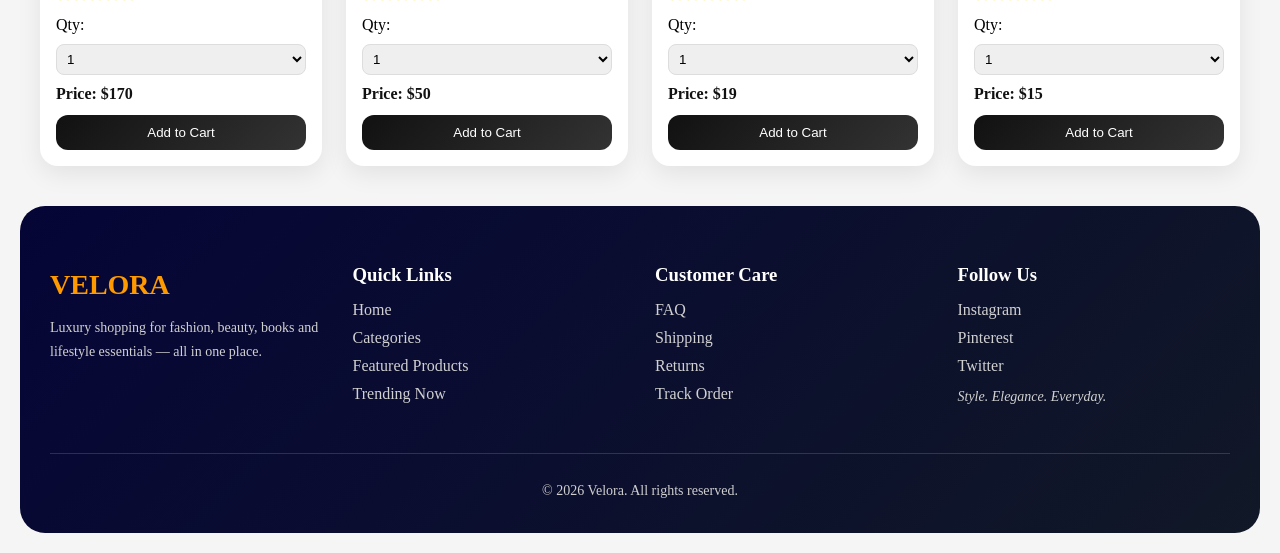
==== commit de9f1645: "Add Font Awesome and update HTML layout Added Font Awesome stylesheet link and updated HTML structur" ====
--- a/index.html
+++ b/index.html
@@ -5,7 +5,9 @@
   <meta name="viewport" content="width=device-width, initial-scale=1.0">
   <title>VELORA</title>
    <link rel="stylesheet" href="styles.css">
-    
+<link
+rel="stylesheet"
+href="https://cdnjs.cloudflare.com/ajax/libs/font-awesome/6.5.2/css/all.min.css">    
 </head>
 
   
@@ -26,7 +28,7 @@
 
     
 
-  <i class="fa-solid fa-magnifying-glass"></i>
+  <i class="fa-solid fa-magnifying-glass"></i></button>
 
   
 </div>
@@ -48,12 +50,12 @@
   <button class="mobile-clear-cart">
     Clear Cart
   </button>
-</div>
+
   </div>
      
   </nav>
   </header>
-<main></main>
+<main>
 <section class="hero">
   <div class="hero-content">
 
@@ -75,6 +77,7 @@
 
    
 </section> 
+
   <section class="categories">
     <h2>Categories</h2>
 <ul>
